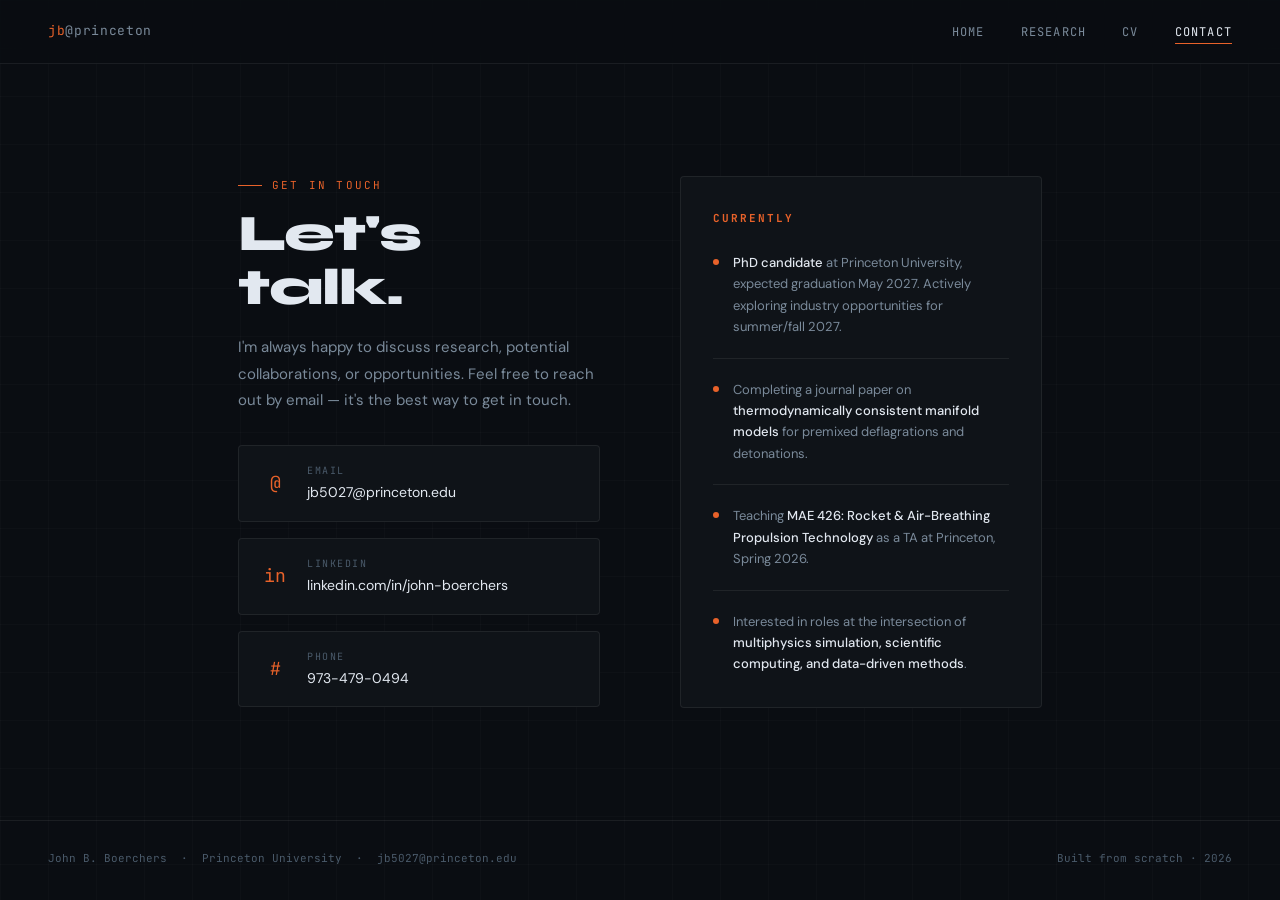
==== contact.html @ ec5be141 "Add files via upload Initial Commit" ====
<!DOCTYPE html>
<html lang="en">
<head>
<meta charset="UTF-8">
<meta name="viewport" content="width=device-width, initial-scale=1.0">
<title>Contact — John Boerchers</title>
<link rel="stylesheet" href="style.css">
<style>
  .contact-wrap {
    min-height: calc(100vh - 64px - 80px);
    display: flex;
    align-items: center;
  }

  .contact-grid {
    display: grid;
    grid-template-columns: 1fr 1fr;
    gap: 80px;
    align-items: start;
  }

  .contact-left h2 {
    font-family: var(--display);
    font-size: clamp(32px, 4vw, 52px);
    font-weight: 800;
    letter-spacing: -0.02em;
    color: var(--text);
    margin-top: 12px;
    margin-bottom: 20px;
    line-height: 1.05;
  }

  .contact-left p {
    font-size: 15px;
    color: var(--text-muted);
    line-height: 1.75;
    margin-bottom: 32px;
  }

  .contact-items {
    display: flex;
    flex-direction: column;
    gap: 16px;
  }

  .contact-item {
    display: flex;
    align-items: center;
    gap: 16px;
    padding: 16px 20px;
    background: var(--bg2);
    border: 1px solid var(--border);
    border-radius: 4px;
    text-decoration: none;
    transition: border-color 0.2s, box-shadow 0.2s;
  }

  .contact-item:hover {
    border-color: var(--border-bright);
    box-shadow: var(--glow);
  }

  .contact-icon {
    font-family: var(--mono);
    font-size: 18px;
    color: var(--accent);
    width: 32px;
    text-align: center;
    flex-shrink: 0;
  }

  .contact-item-text {}

  .contact-item-label {
    font-family: var(--mono);
    font-size: 10px;
    color: var(--text-dim);
    letter-spacing: 0.15em;
    text-transform: uppercase;
    margin-bottom: 2px;
  }

  .contact-item-value {
    font-size: 14px;
    color: var(--text);
  }

  /* ── Right: currently block ── */
  .currently-block {
    padding: 32px;
    background: var(--bg2);
    border: 1px solid var(--border);
    border-radius: 4px;
  }

  .currently-block h3 {
    font-family: var(--mono);
    font-size: 11px;
    color: var(--accent);
    letter-spacing: 0.18em;
    text-transform: uppercase;
    margin-bottom: 24px;
  }

  .currently-item {
    display: flex;
    gap: 14px;
    margin-bottom: 20px;
    padding-bottom: 20px;
    border-bottom: 1px solid var(--border);
  }

  .currently-item:last-child {
    margin-bottom: 0;
    padding-bottom: 0;
    border-bottom: none;
  }

  .currently-dot {
    width: 6px;
    height: 6px;
    border-radius: 50%;
    background: var(--accent);
    margin-top: 7px;
    flex-shrink: 0;
  }

  .currently-text {
    font-size: 13px;
    color: var(--text-muted);
    line-height: 1.65;
  }

  .currently-text strong { color: var(--text); font-weight: 500; }

  @media (max-width: 700px) {
    .contact-grid { grid-template-columns: 1fr; gap: 48px; }
  }
</style>
</head>
<body>

<nav>
  <a class="nav-logo" href="index.html">jb<span>@princeton</span></a>
  <ul class="nav-links">
    <li><a href="index.html">Home</a></li>
    <li><a href="research.html">Research</a></li>
    <li><a href="cv.html">CV</a></li>
    <li><a href="contact.html">Contact</a></li>
  </ul>
</nav>

<div class="page">
  <div class="contact-wrap">
    <div class="section" style="width:100%;">
      <div class="contact-grid">

        <div class="contact-left fade-in">
          <div class="label">Get in touch</div>
          <h2>Let's talk.</h2>
          <p>
            I'm always happy to discuss research, potential collaborations,
            or opportunities. Feel free to reach out by email — it's the
            best way to get in touch.
          </p>

          <div class="contact-items">
            <a class="contact-item" href="mailto:jb5027@princeton.edu">
              <div class="contact-icon">@</div>
              <div class="contact-item-text">
                <div class="contact-item-label">Email</div>
                <div class="contact-item-value">jb5027@princeton.edu</div>
              </div>
            </a>
            <a class="contact-item" href="https://linkedin.com/in/john-boerchers" target="_blank" rel="noopener">
              <div class="contact-icon">in</div>
              <div class="contact-item-text">
                <div class="contact-item-label">LinkedIn</div>
                <div class="contact-item-value">linkedin.com/in/john-boerchers</div>
              </div>
            </a>
            <a class="contact-item" href="tel:9734790494">
              <div class="contact-icon">#</div>
              <div class="contact-item-text">
                <div class="contact-item-label">Phone</div>
                <div class="contact-item-value">973-479-0494</div>
              </div>
            </a>
          </div>
        </div>

        <div class="fade-in">
          <div class="currently-block">
            <h3>Currently</h3>

            <div class="currently-item">
              <div class="currently-dot"></div>
              <div class="currently-text">
                <strong>PhD candidate</strong> at Princeton University, expected graduation May 2027.
                Actively exploring industry opportunities for summer/fall 2027.
              </div>
            </div>

            <div class="currently-item">
              <div class="currently-dot"></div>
              <div class="currently-text">
                Completing a journal paper on <strong>thermodynamically consistent manifold models</strong>
                for premixed deflagrations and detonations.
              </div>
            </div>

            <div class="currently-item">
              <div class="currently-dot"></div>
              <div class="currently-text">
                Teaching <strong>MAE 426: Rocket &amp; Air-Breathing Propulsion Technology</strong>
                as a TA at Princeton, Spring 2026.
              </div>
            </div>

            <div class="currently-item">
              <div class="currently-dot"></div>
              <div class="currently-text">
                Interested in roles at the intersection of <strong>multiphysics simulation,
                scientific computing, and data-driven methods</strong>.
              </div>
            </div>
          </div>
        </div>

      </div>
    </div>
  </div>
</div>

<footer>
  <p>John B. Boerchers &nbsp;·&nbsp; Princeton University &nbsp;·&nbsp; jb5027@princeton.edu</p>
  <p>Built from scratch · 2026</p>
</footer>

<script src="nav.js"></script>
</body>
</html>
---- style.css ----
@import url('https://fonts.googleapis.com/css2?family=JetBrains+Mono:wght@300;400;500&family=Syne:wght@400;500;600;700;800&family=DM+Sans:ital,wght@0,300;0,400;0,500;1,300&display=swap');

*, *::before, *::after { box-sizing: border-box; margin: 0; padding: 0; }

:root {
  --bg: #0a0d12;
  --bg2: #0f1318;
  --bg3: #151b23;
  --border: rgba(255,255,255,0.07);
  --border-bright: rgba(255,255,255,0.14);
  --accent: #e8622a;
  --accent2: #f08c5a;
  --text: #e2e8f0;
  --text-muted: #7a8a9a;
  --text-dim: #4a5a6a;
  --mono: 'JetBrains Mono', monospace;
  --sans: 'DM Sans', sans-serif;
  --display: 'Syne', sans-serif;
  --glow: 0 0 40px rgba(232,98,42,0.12);
}

html { scroll-behavior: smooth; }

body {
  background: var(--bg);
  color: var(--text);
  font-family: var(--sans);
  font-size: 15px;
  line-height: 1.7;
  min-height: 100vh;
  overflow-x: hidden;
}

/* ── Grid overlay ── */
body::before {
  content: '';
  position: fixed;
  inset: 0;
  background-image:
    linear-gradient(rgba(255,255,255,0.018) 1px, transparent 1px),
    linear-gradient(90deg, rgba(255,255,255,0.018) 1px, transparent 1px);
  background-size: 48px 48px;
  pointer-events: none;
  z-index: 0;
}

/* ── Nav ── */
nav {
  position: fixed;
  top: 0; left: 0; right: 0;
  z-index: 100;
  display: flex;
  align-items: center;
  justify-content: space-between;
  padding: 0 48px;
  height: 64px;
  background: rgba(10,13,18,0.85);
  backdrop-filter: blur(12px);
  border-bottom: 1px solid var(--border);
}

.nav-logo {
  font-family: var(--mono);
  font-size: 13px;
  color: var(--accent);
  text-decoration: none;
  letter-spacing: 0.05em;
}

.nav-logo span { color: var(--text-muted); }

.nav-links {
  display: flex;
  gap: 36px;
  list-style: none;
}

.nav-links a {
  font-family: var(--mono);
  font-size: 12px;
  color: var(--text-muted);
  text-decoration: none;
  letter-spacing: 0.1em;
  text-transform: uppercase;
  transition: color 0.2s;
  position: relative;
}

.nav-links a::after {
  content: '';
  position: absolute;
  bottom: -4px; left: 0; right: 0;
  height: 1px;
  background: var(--accent);
  transform: scaleX(0);
  transition: transform 0.2s;
}

.nav-links a:hover, .nav-links a.active { color: var(--text); }
.nav-links a:hover::after, .nav-links a.active::after { transform: scaleX(1); }

/* ── Page wrapper ── */
.page {
  position: relative;
  z-index: 1;
  padding-top: 64px;
}

/* ── Section ── */
.section {
  max-width: 900px;
  margin: 0 auto;
  padding: 80px 48px;
}

/* ── Labels ── */
.label {
  font-family: var(--mono);
  font-size: 11px;
  color: var(--accent);
  letter-spacing: 0.2em;
  text-transform: uppercase;
  margin-bottom: 12px;
  display: flex;
  align-items: center;
  gap: 10px;
}

.label::before {
  content: '';
  display: inline-block;
  width: 24px;
  height: 1px;
  background: var(--accent);
}

/* ── Cards ── */
.card {
  background: var(--bg2);
  border: 1px solid var(--border);
  border-radius: 4px;
  padding: 28px 32px;
  transition: border-color 0.2s, box-shadow 0.2s;
}

.card:hover {
  border-color: var(--border-bright);
  box-shadow: var(--glow);
}

/* ── Accent rule ── */
.rule {
  width: 48px;
  height: 2px;
  background: var(--accent);
  margin: 20px 0;
}

/* ── Buttons ── */
.btn {
  display: inline-flex;
  align-items: center;
  gap: 8px;
  font-family: var(--mono);
  font-size: 12px;
  letter-spacing: 0.1em;
  text-transform: uppercase;
  color: var(--accent);
  border: 1px solid var(--accent);
  padding: 10px 20px;
  text-decoration: none;
  transition: background 0.2s, color 0.2s;
  border-radius: 2px;
}

.btn:hover {
  background: var(--accent);
  color: #fff;
}

.btn-ghost {
  color: var(--text-muted);
  border-color: var(--border-bright);
}

.btn-ghost:hover {
  background: var(--bg3);
  color: var(--text);
  border-color: var(--border-bright);
}

/* ── Footer ── */
footer {
  position: relative;
  z-index: 1;
  border-top: 1px solid var(--border);
  padding: 28px 48px;
  display: flex;
  justify-content: space-between;
  align-items: center;
}

footer p {
  font-family: var(--mono);
  font-size: 11px;
  color: var(--text-dim);
}

/* ── Fade-in animation ── */
.fade-in {
  opacity: 0;
  transform: translateY(16px);
  animation: fadeUp 0.6s ease forwards;
}

@keyframes fadeUp {
  to { opacity: 1; transform: translateY(0); }
}

.fade-in:nth-child(1) { animation-delay: 0.05s; }
.fade-in:nth-child(2) { animation-delay: 0.15s; }
.fade-in:nth-child(3) { animation-delay: 0.25s; }
.fade-in:nth-child(4) { animation-delay: 0.35s; }
.fade-in:nth-child(5) { animation-delay: 0.45s; }
.fade-in:nth-child(6) { animation-delay: 0.55s; }

/* ── Responsive ── */
@media (max-width: 700px) {
  nav { padding: 0 24px; }
  .section { padding: 60px 24px; }
  footer { padding: 24px; flex-direction: column; gap: 8px; text-align: center; }
}
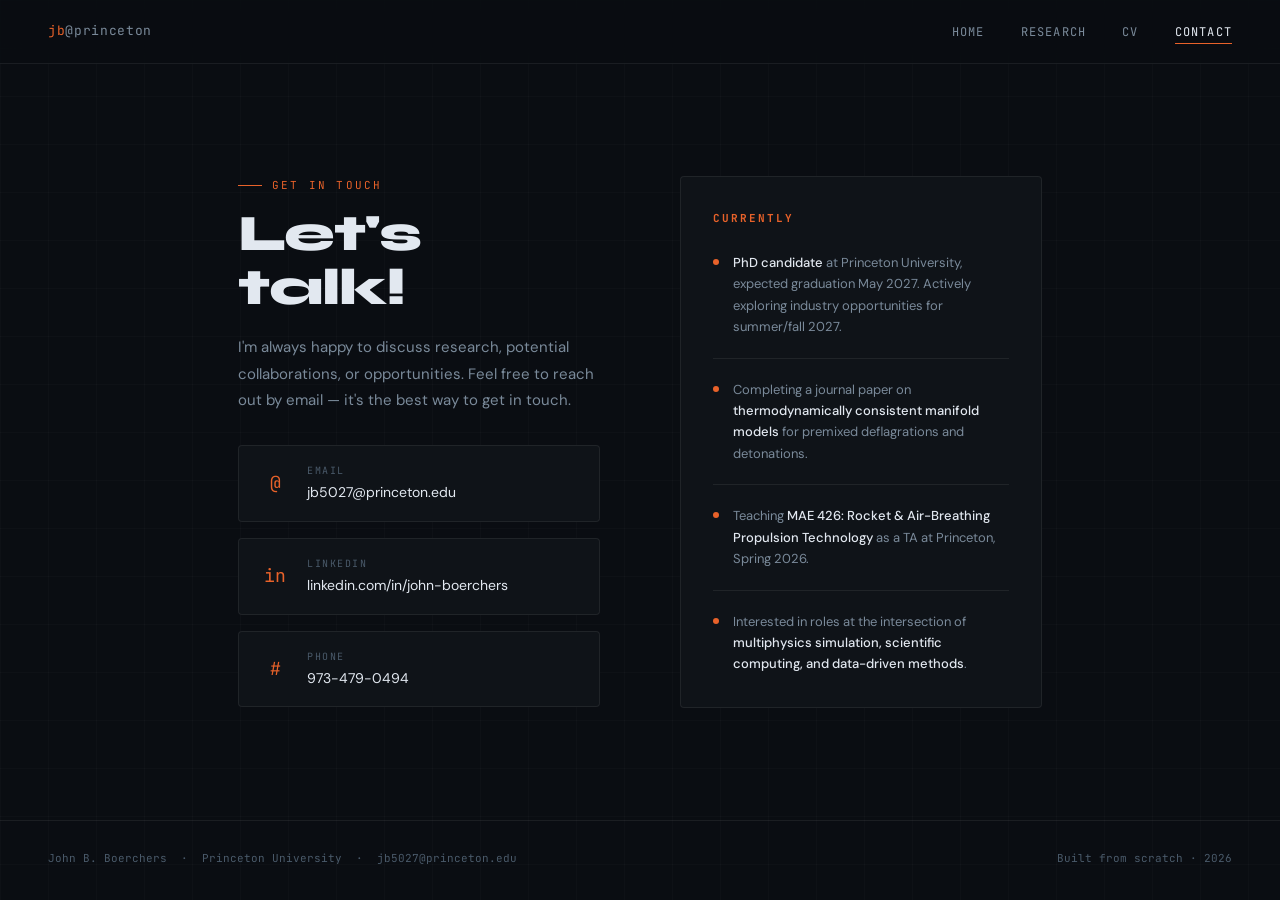
==== commit 81134cd0: "Change period to an em on contact" ====
--- a/contact.html
+++ b/contact.html
@@ -157,7 +157,7 @@
 
         <div class="contact-left fade-in">
           <div class="label">Get in touch</div>
-          <h2>Let's talk.</h2>
+          <h2>Let's talk!</h2>
           <p>
             I'm always happy to discuss research, potential collaborations,
             or opportunities. Feel free to reach out by email — it's the
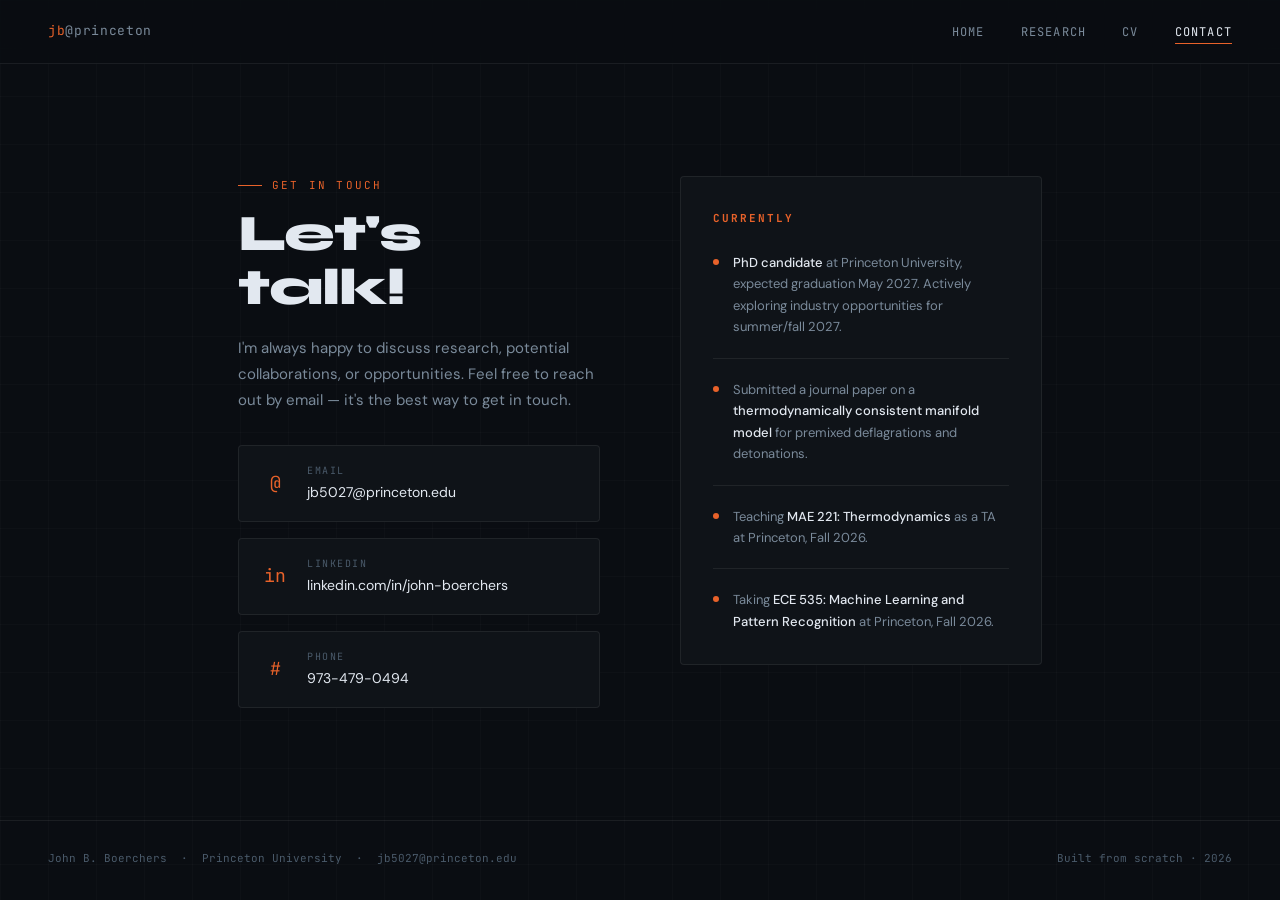
==== commit 941bc9e1: "Update contact" ====
--- a/contact.html
+++ b/contact.html
@@ -204,7 +204,7 @@
             <div class="currently-item">
               <div class="currently-dot"></div>
               <div class="currently-text">
-                Completing a journal paper on <strong>thermodynamically consistent manifold models</strong>
+                Submitted a journal paper on a <strong>thermodynamically consistent manifold model</strong>
                 for premixed deflagrations and detonations.
               </div>
             </div>
@@ -212,16 +212,16 @@
             <div class="currently-item">
               <div class="currently-dot"></div>
               <div class="currently-text">
-                Teaching <strong>MAE 426: Rocket &amp; Air-Breathing Propulsion Technology</strong>
-                as a TA at Princeton, Spring 2026.
-              </div>
-            </div>
-
-            <div class="currently-item">
-              <div class="currently-dot"></div>
-              <div class="currently-text">
-                Interested in roles at the intersection of <strong>multiphysics simulation,
-                scientific computing, and data-driven methods</strong>.
+                Teaching <strong>MAE 221: Thermodynamics</strong>
+                as a TA at Princeton, Fall 2026.
+              </div>
+            </div>
+
+            <div class="currently-item">
+              <div class="currently-dot"></div>
+              <div class="currently-text">
+                Taking <strong>ECE 535: Machine Learning and Pattern Recognition</strong>
+                at Princeton, Fall 2026.
               </div>
             </div>
           </div>
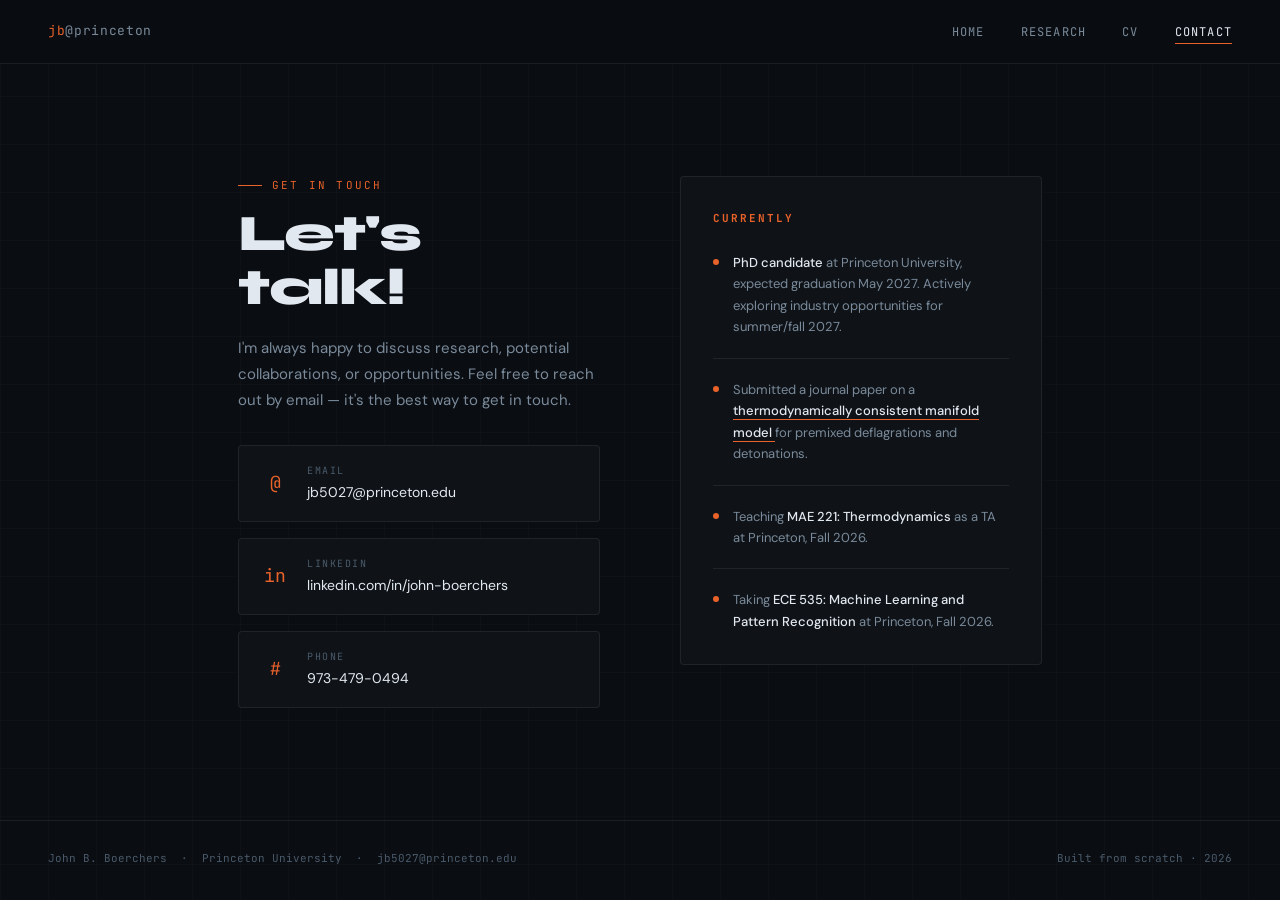
==== commit acc714a6: "Add arxiv links for submitted paper" ====
--- a/contact.html
+++ b/contact.html
@@ -204,7 +204,10 @@
             <div class="currently-item">
               <div class="currently-dot"></div>
               <div class="currently-text">
-                Submitted a journal paper on a <strong>thermodynamically consistent manifold model</strong>
+                Submitted a journal paper on a
+                <a href="https://arxiv.org/abs/2607.15078" target="_blank" rel="noopener noreferrer">
+                  <strong>thermodynamically consistent manifold model</strong>
+                </a>
                 for premixed deflagrations and detonations.
               </div>
             </div>
--- a/style.css
+++ b/style.css
@@ -230,3 +230,37 @@
   .section { padding: 60px 24px; }
   footer { padding: 24px; flex-direction: column; gap: 8px; text-align: center; }
 }
+
+/* ── Publication link ── */
+.pub-link {
+  display: inline-block;
+  margin-left: 8px;
+  padding: 2px 7px;
+  border: 1px solid var(--border-bright);
+  border-radius: 2px;
+  color: var(--text-muted);
+  font-family: var(--mono);
+  font-size: 10px;
+  line-height: 1.4;
+  text-decoration: none;
+  letter-spacing: 0.05em;
+  transition: color 0.2s, border-color 0.2s, background 0.2s;
+}
+
+.pub-link:hover {
+  color: var(--accent);
+  border-color: var(--accent);
+  background: rgba(232,98,42,0.06);
+}
+
+.currently-text a {
+  color: var(--text);
+  text-decoration: none;
+  border-bottom: 1px solid var(--accent);
+  transition: color 0.2s, border-color 0.2s;
+}
+
+.currently-text a:hover {
+  color: var(--accent);
+  border-color: var(--accent2);
+}
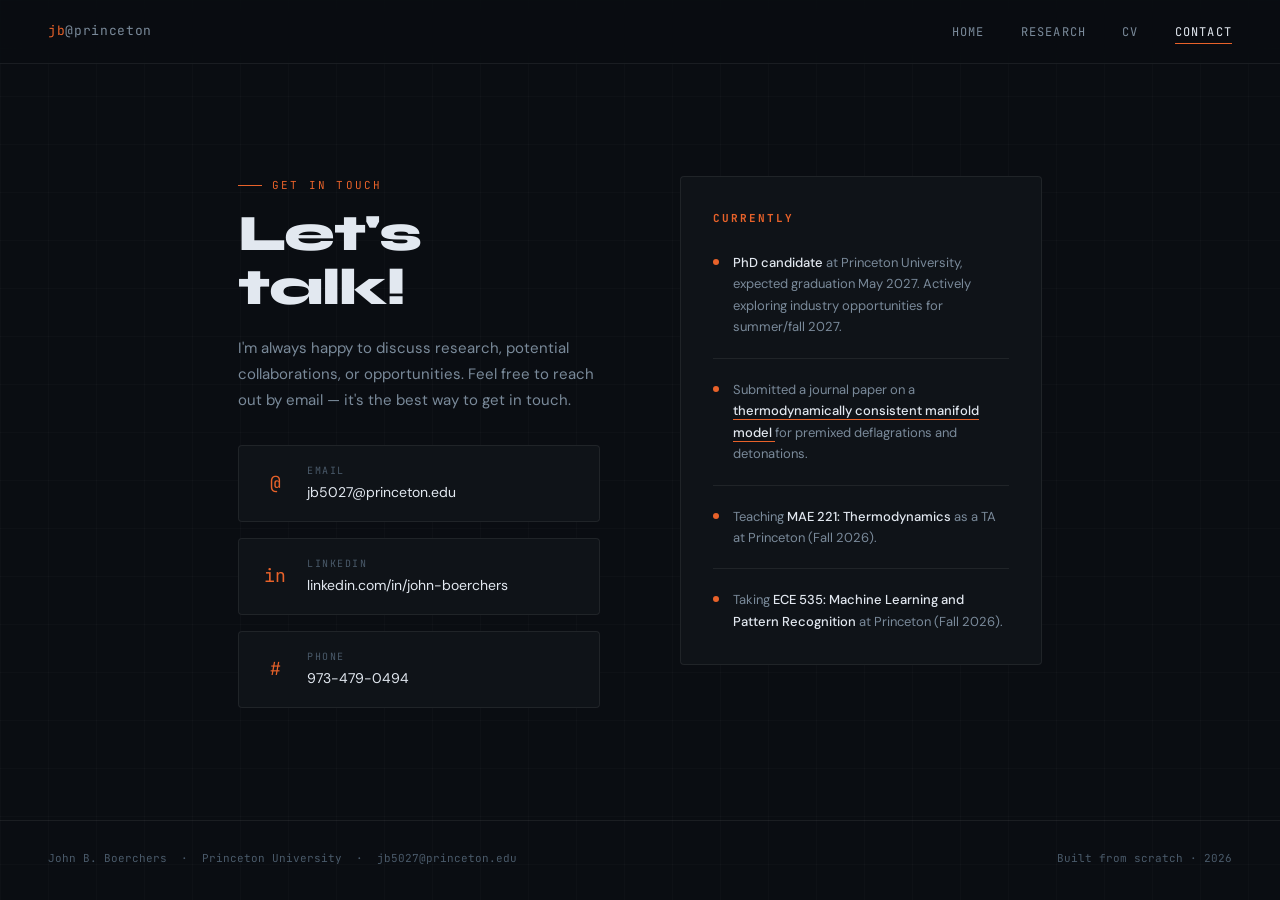
==== commit 874453d3: "Update some language on CV and contact sections" ====
--- a/contact.html
+++ b/contact.html
@@ -216,7 +216,7 @@
               <div class="currently-dot"></div>
               <div class="currently-text">
                 Teaching <strong>MAE 221: Thermodynamics</strong>
-                as a TA at Princeton, Fall 2026.
+                as a TA at Princeton (Fall 2026).
               </div>
             </div>
 
@@ -224,7 +224,7 @@
               <div class="currently-dot"></div>
               <div class="currently-text">
                 Taking <strong>ECE 535: Machine Learning and Pattern Recognition</strong>
-                at Princeton, Fall 2026.
+                at Princeton (Fall 2026).
               </div>
             </div>
           </div>
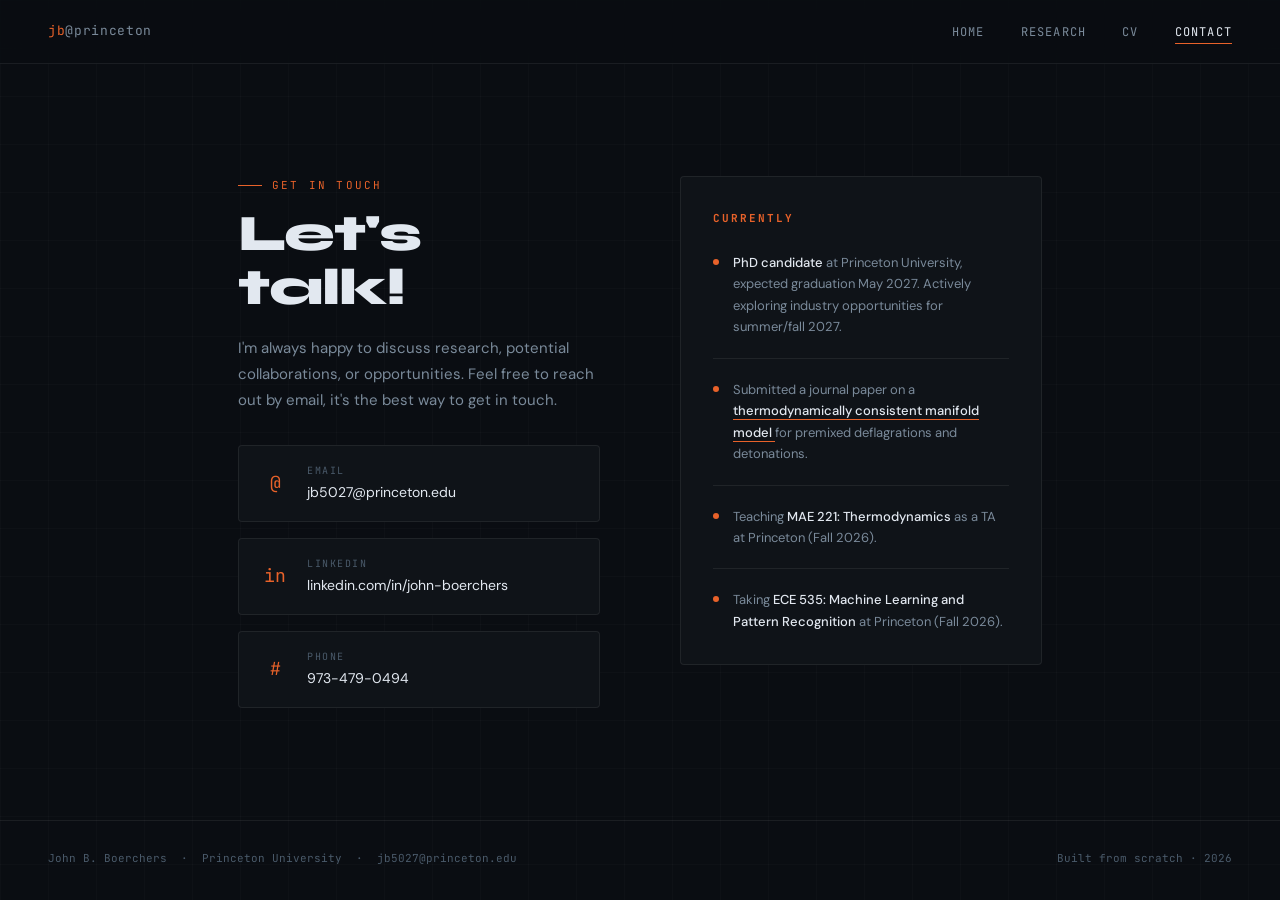
==== commit 944fa4c5: "Language updates on index, research, and contact" ====
--- a/contact.html
+++ b/contact.html
@@ -160,7 +160,7 @@
           <h2>Let's talk!</h2>
           <p>
             I'm always happy to discuss research, potential collaborations,
-            or opportunities. Feel free to reach out by email — it's the
+            or opportunities. Feel free to reach out by email, it's the
             best way to get in touch.
           </p>
 
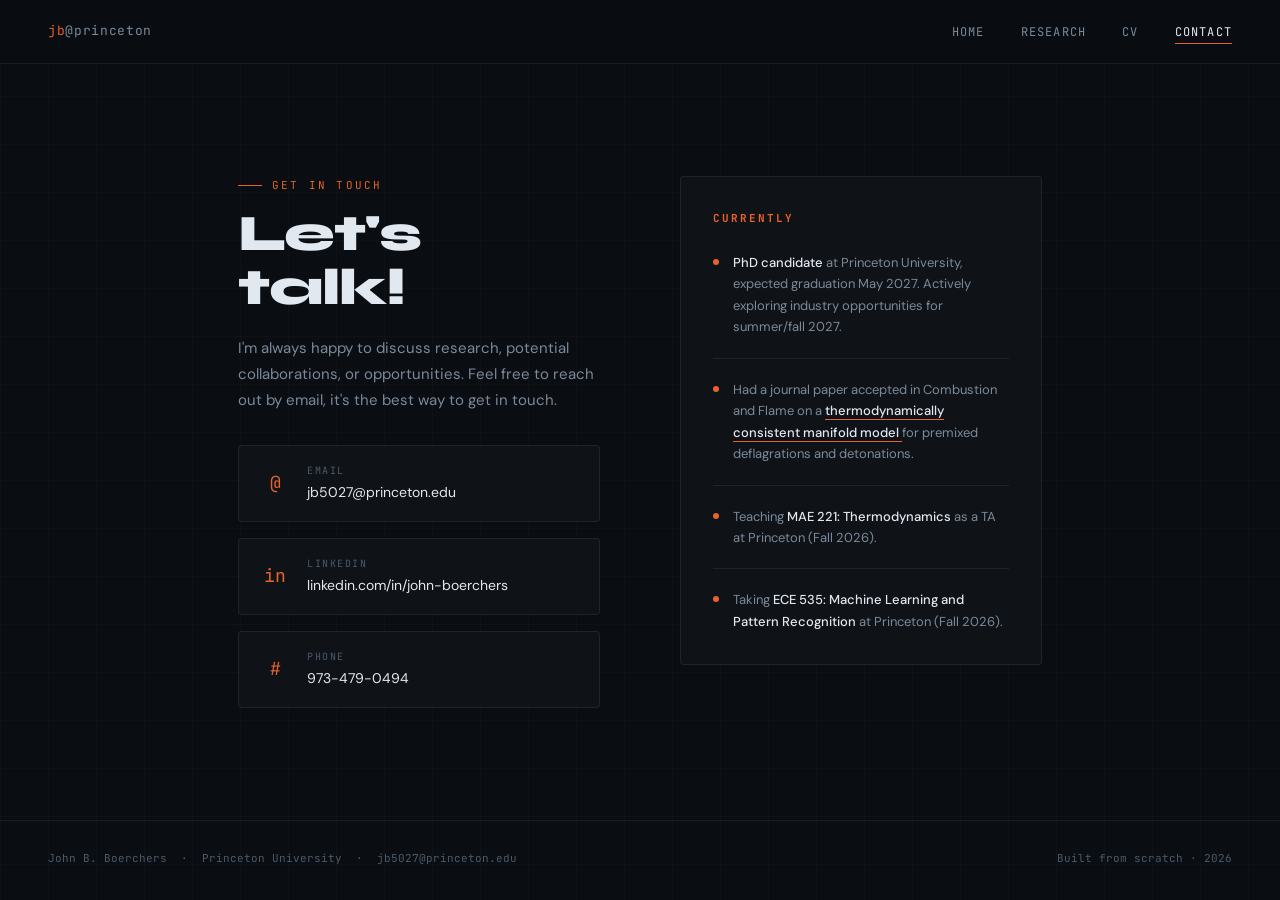
==== commit 11c7c3f3: "Update paper status to accepted in Combustion and Flame Co-Authored-By: Claude Opus 5.5 <noreply@ant" ====
--- a/contact.html
+++ b/contact.html
@@ -204,7 +204,7 @@
             <div class="currently-item">
               <div class="currently-dot"></div>
               <div class="currently-text">
-                Submitted a journal paper on a
+                Had a journal paper accepted in Combustion and Flame on a
                 <a href="https://arxiv.org/abs/2607.15078" target="_blank" rel="noopener noreferrer">
                   <strong>thermodynamically consistent manifold model</strong>
                 </a>
